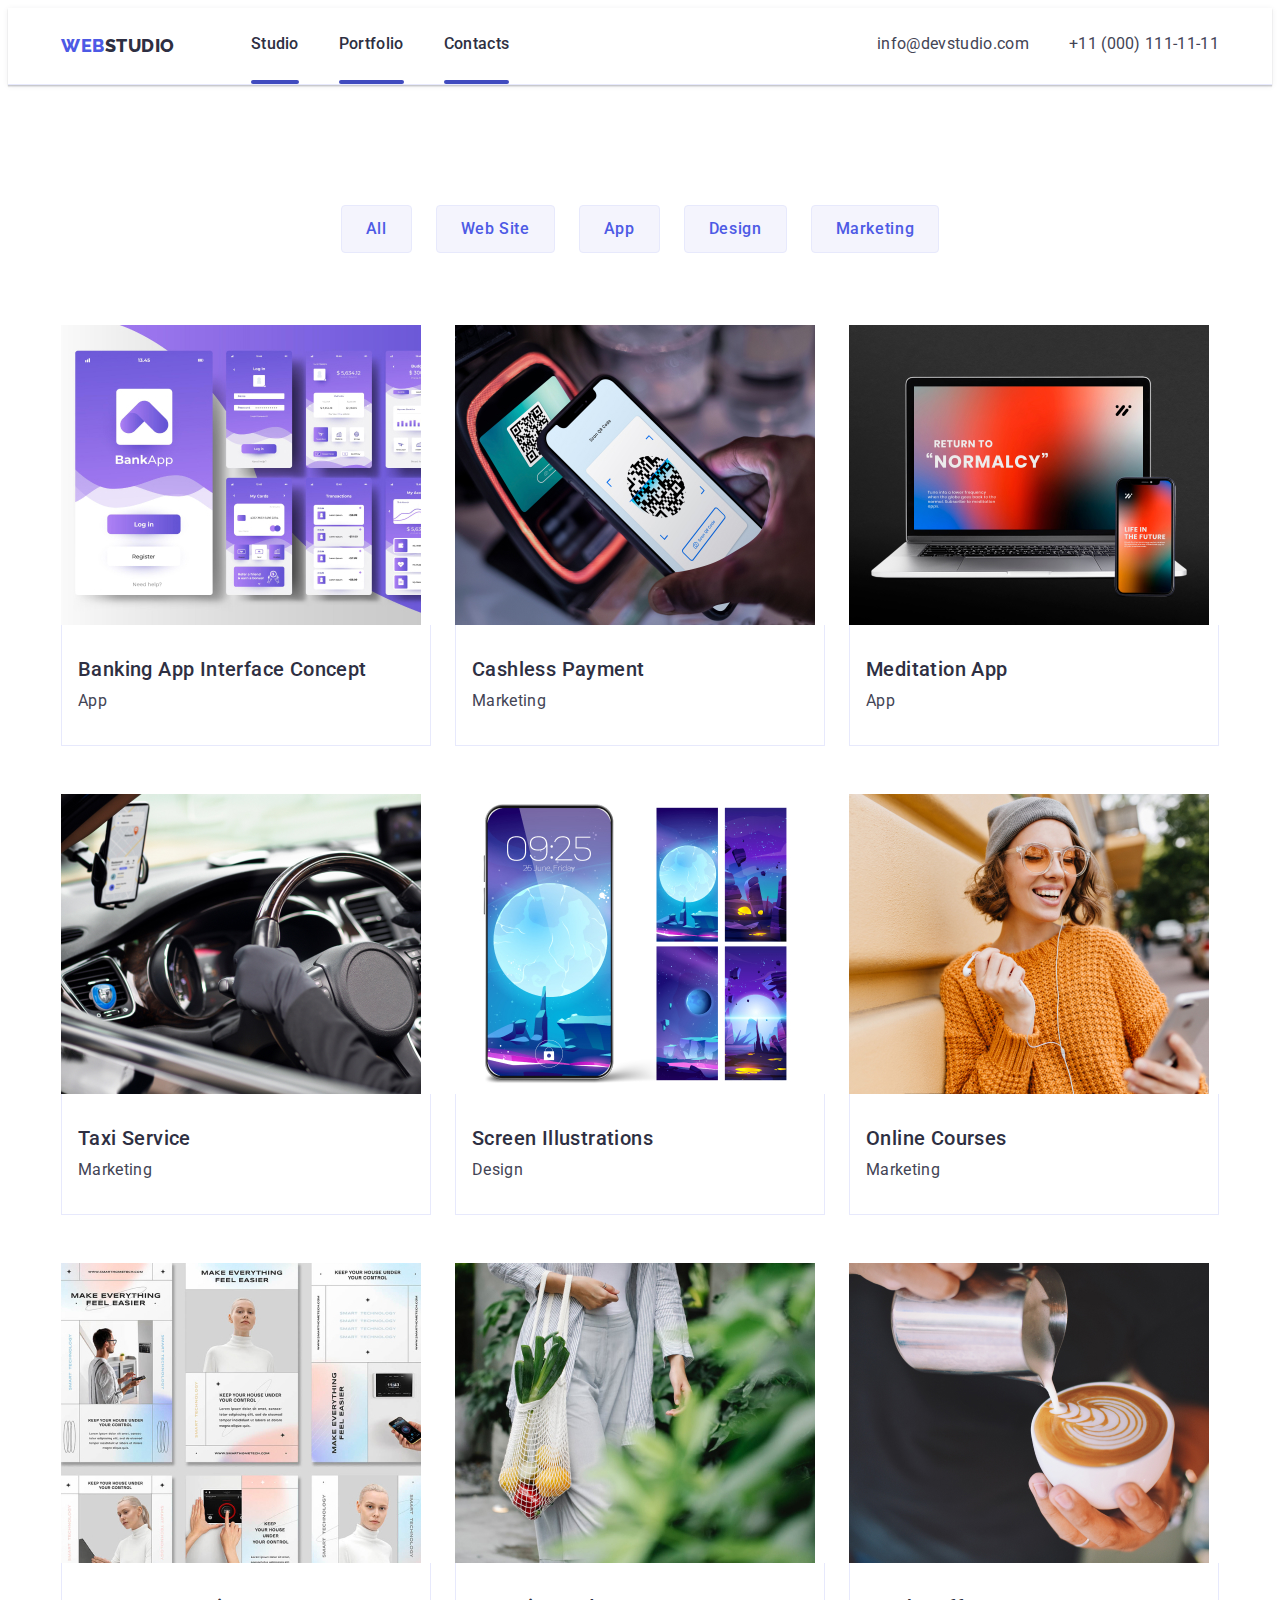
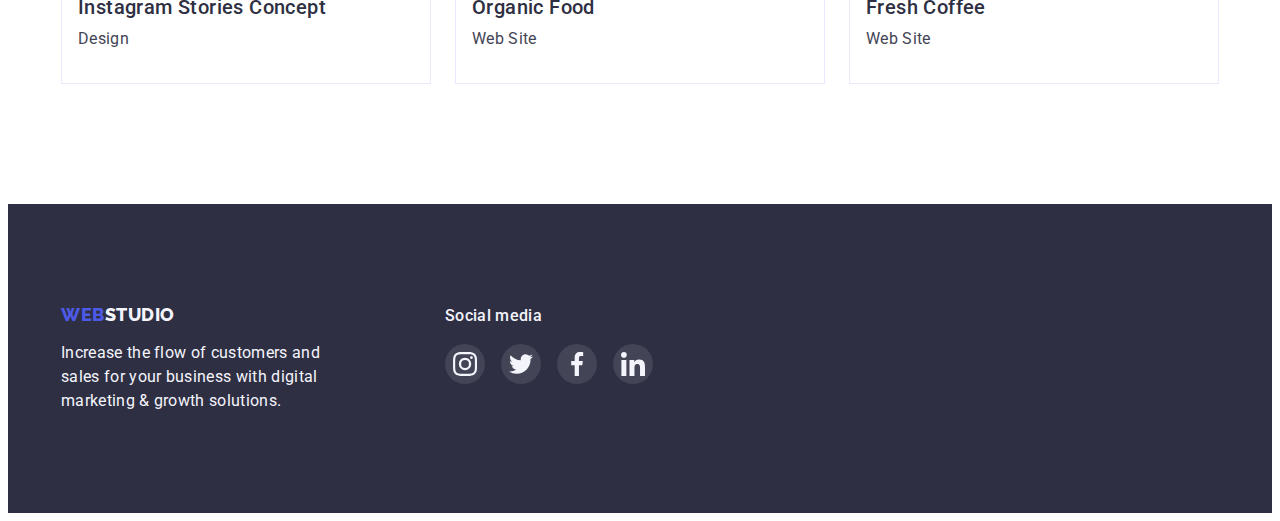
==== portfolio.html @ d4dcf467 "update-1" ====
<!DOCTYPE html>

<html lang="en">
  <head>
    <meta charset="UTF-8" />
    <meta http-equiv="X-UA-Compatible" content="IE=edge" />
    <meta name="viewport" content="width=device-width, initial-scale=1.0" />
    <title>Webstudio</title>
    <link
      rel="stylesheet"
      href="https://cdnjs.cloudflare.com/ajax/libs/modern-normalize/1.1.0/modern-normalize.min.css"
      integrity="sha512-wpPYUAdjBVSE4KJnH1VR1HeZfpl1ub8YT/NKx4PuQ5NmX2tKuGu6U/JRp5y+Y8XG2tV+wKQpNHVUX03MfMFn9Q=="
      crossorigin="anonymous"
      referrerpolicy="no-referrer"
    />
    <link rel="preconnect" href="https://fonts.googleapis.com" />
    <link rel="preconnect" href="https://fonts.gstatic.com" crossorigin />
    <link
      href="https://fonts.googleapis.com/css2?family=Raleway:wght@800&family=Roboto:wght@400;500;700&display=swap"
      rel="stylesheet"
    />
    <link rel="stylesheet" href="./css/styles.css" />
  </head>
  <body>
    <header class="header header-border">
      <div class="container header-container">
        <nav class="header-navigation">
          <a class="header-logo link" href="./index.html">
            Web <span class="logo-item">Studio</span></a
          >
          <ul class="header-list list">
            <li class="header-item">
              <a class="header-link link" href="./index.html">Studio</a>
            </li>
            <li class="header-item">
              <a class="header-link link" href="./portfolio.html">Portfolio</a>
            </li>
            <li class="header-item">
              <a class="header-link link" href="">Contacts</a>
            </li>
          </ul>
        </nav>
        <address class="header-address">
          <ul class="header-address-list list">
            <li>
              <a class="header-mail link" href="mailto:info@devstudio.com"
                >info@devstudio.com</a
              >
            </li>
            <li>
              <a class="header-mail link" href="tel:+110001111111"
                >+11 (000) 111-11-11</a
              >
            </li>
          </ul>
        </address>
      </div>
    </header>
    <main>
      <section class="work section">
        <div class="container">
          <h1 hidden>filter</h1>
          <ul class="buttons-list list">
            <li><button class="buttons-item" type="button">All</button></li>
            <li>
              <button class="buttons-item" type="button">Web Site</button>
            </li>
            <li><button class="buttons-item" type="button">App</button></li>
            <li><button class="buttons-item" type="button">Design</button></li>
            <li>
              <button class="buttons-item" type="button">Marketing</button>
            </li>
          </ul>
        </div>
        <div class="container">
          <ul class="project-list list">
            <li class="project-item link">
              <a href="" class="project-link link">
                <img src="./images/img10.jpg" alt="Banking App" width="360" />
                <div class="project-description">
                  <h2 class="project-title">Banking App Interface Concept</h2>
                  <p class="project-text">App</p>
                </div></a
              >
            </li>
            <li class="project-item link">
              <a href="" class="project-link link">
                <img
                  src="./images/img11.jpg"
                  alt="Cashless Payment"
                  width="360"
                />
                <div class="project-description">
                  <h2 class="project-title">Cashless Payment</h2>
                  <p class="project-text">Marketing</p>
                </div></a
              >
            </li>
            <li class="project-item link">
              <a href="" class="project-link link">
                <img
                  src="./images/img12.jpg"
                  alt="Meditation App"
                  width="360"
                />
                <div class="project-description">
                  <h2 class="project-title">Meditation App</h2>
                  <p class="project-text">App</p>
                </div></a
              >
            </li>
            <li class="project-item link">
              <a href="" class="project-link link">
                <img src="./images/img13.jpg" alt="Taxi Service" width="360" />
                <div class="project-description">
                  <h2 class="project-title">Taxi Service</h2>
                  <p class="project-text">Marketing</p>
                </div></a
              >
            </li>
            <li class="project-item link">
              <a href="" class="project-link link">
                <img
                  src="./images/img14.jpg"
                  alt="Screen Illustrations"
                  width="360"
                />
                <div class="project-description">
                  <h2 class="project-title">Screen Illustrations</h2>
                  <p class="project-text">Design</p>
                </div></a
              >
            </li>
            <li class="project-item link">
              <a href="" class="project-link link">
                <img
                  src="./images/img15.jpg"
                  alt="Online Courses"
                  width="360"
                />
                <div class="project-description">
                  <h2 class="project-title">Online Courses</h2>
                  <p class="project-text">Marketing</p>
                </div></a
              >
            </li>
            <li class="project-item link">
              <a href="" class="project-link link">
                <img
                  src="./images/img16.jpg"
                  alt="Instagram Stories Concept"
                  width="360"
                />
                <div class="project-description">
                  <h2 class="project-title">Instagram Stories Concept</h2>
                  <p class="project-text">Design</p>
                </div></a
              >
            </li>
            <li class="project-item link">
              <a href="" class="project-link link">
                <img src="./images/img17.jpg" alt="Organic Food" width="360" />
                <div class="project-description">
                  <h2 class="project-title">Organic Food</h2>
                  <p class="project-text">Web Site</p>
                </div></a
              >
            </li>
            <li class="project-item link">
              <a href="" class="project-link link">
                <img src="./images/img18.jpg" alt="Fresh Coffee" width="360" />
                <div class="project-description">
                  <h2 class="project-title">Fresh Coffee</h2>
                  <p class="project-text">Web Site</p>
                </div></a
              >
            </li>
          </ul>
        </div>
      </section>
    </main>
    <footer class="footer section section-footer">
      <div class="container container-item">
        <div class="footer-container">
          <a class="footer-logo link" href="./index.html"
            >Web <span class="footer-logo-item">Studio</span>
          </a>
          <p class="footer-text top-text">
            Increase the flow of customers and sales for your business with
            digital marketing & growth solutions.
          </p>
        </div>
        <div class="footer-soc">
          <p class="footer-title top-text">Social media</p>
          <ul class="footer-soc-list list">
            <li class="footer-soc-item">
              <a href="" class="footer-soc-link link">
                <svg class="team-soc-icon" width="24px" height="24px">
                  <use href="./images/icons.svg#icon-instagram"></use>
                </svg>
              </a>
            </li>
            <li class="team-soc-item">
              <a href="" class="footer-soc-link link">
                <svg class="team-soc-icon" width="24px" height="24px">
                  <use href="./images/icons.svg#icon-twitter"></use>
                </svg>
              </a>
            </li>
            <li class="team-soc-item">
              <a href="" class="footer-soc-link link">
                <svg class="team-soc-icon" width="24px" height="24px">
                  <use href="./images/icons.svg#icon-facebook"></use>
                </svg>
              </a>
            </li>
            <li class="team-soc-item">
              <a href="" class="footer-soc-link link">
                <svg class="team-soc-icon" width="24px" height="24px">
                  <use href="./images/icons.svg#icon-linkedin"></use>
                </svg>
              </a>
            </li>
          </ul>
        </div>
      </div>
    </footer>
  </body>
</html>
---- css/styles.css ----
:root {
    --color-iris: #4d5ae5;
    --color-slate: #434455;
    --color-navy-blue: #2e2f42;
    --color-white: #ffffff;
    --bg-gradient: linear-gradient(rgba(46, 47, 66, 0.7),
            rgba(46, 47, 66, 0.7));
}

p,
h1,
h2,
h3,
h4,
h5,
h6 {
    margin: 0px;
}

ul {
    margin: 0px;
    padding-left: 0px;
}

.section {
    padding-top: 120px;
    padding-bottom: 120px;
}

img {
    display: block;
    max-width: 100%;


}

.container {
    max-width: 1158px;
    padding-left: 15px;
    padding-right: 15px;
    margin: 0 auto;
}

body {
    font-family: "Roboto", sans-serif;
    color: var(--color-slate);
    background-color: var(--color-white);


}

.top-text {
    font-weight: 400;
    font-size: 16px;
    line-height: 1.5;
    letter-spacing: 0.02em;

}

.list {
    list-style: none;
    display: flex;
}

.link {
    text-decoration: none;
}

/* HEADER */

.header-container {
    display: flex;
}

.header {
    padding-top: 24px;
    padding-bottom: 24px;
}

.header-border {
    border-bottom: 1px solid #E7E9FC;
    box-shadow: 0px 2px 1px rgba(46, 47, 66, 0.08), 0px 1px 1px rgba(46, 47, 66, 0.16), 0px 1px 6px rgba(46, 47, 66, 0.08);
}

.header-navigation {
    display: flex;
    align-items: center;
    margin-right: auto;
}

.header-logo {
    font-family: "Raleway", sans-serif;
    font-weight: 800;
    font-size: 18px;
    line-height: 1.17;
    display: flex;
    align-items: center;
    letter-spacing: 0.03em;
    text-transform: uppercase;
    color: var(--color-iris);
    text-decoration: none;
    margin-right: 76px;

}

.logo-item {
    font-weight: 800;
    font-size: 18px;
    line-height: 1.33;
    display: flex;
    align-items: center;
    letter-spacing: 0.03em;
    text-transform: uppercase;
    color: var(--color-navy-blue);
}

.header-list {

    gap: 40px;
}

.header-item {
    text-decoration: none;

}

.header-link {
    font-weight: 500;
    font-size: 16px;
    line-height: 1.5;
    letter-spacing: 0.02em;
    color: #2e2f42;
    text-decoration: none;

}

.header-link::after {
    content: "";
    width: 100%;
    height: 4px;
    display: block;
    background-color: #404bbf;
    border-radius: 2px;
    position: relative;
    top: 24px;
}

.header-item-link:hover,
.header-item-link:focus {}

.header-link:hover,
.header-link:focus {
    color: #404bbf
}

.header-address {
    font-style: normal;
    color: var(--color-slate);
    text-decoration: none;
    display: flex;

}

.header-address-list {
    justify-content: flex-end;
    gap: 40px;
}

.header-address {
    text-decoration: none;
}

.address-item {}

.header-mail {
    font-style: normal;
    font-weight: 400;
    font-size: 16px;
    line-height: 1.5;
    letter-spacing: 0.02em;
    color: var(--color-slate);
    text-decoration: none;
}

.header-mail:is(:hover, :focus) {
    color: #404bbf;
}

/* HERO */
.hero {
    background-color: var(--color-navy-blue);
    background-image: var(--bg-gradient), url(../images/hero-bg.jpg);
    background-repeat: no-repeat;
    background-position: center;
    background-size: cover;
    padding-top: 188px;
    padding-bottom: 188px;
    max-width: 1440px;
    margin: 0 auto;

}

.hero-main {
    font-weight: 700;
    font-size: 56px;
    line-height: 1.07;
    text-align: center;
    letter-spacing: 0.02em;
    color: var(--color-white);
    margin-bottom: 48px;
    width: 496px;
    margin-left: auto;
    margin-right: auto;

}

.hero-btn {
    background-color: #4D5AE5;
    font-family: inherit;
    font-weight: 500;
    font-size: 16px;
    line-height: 1.5;
    display: flex;
    flex-direction: row;
    align-items: center;
    padding: 16px 32px;
    gap: 10px;
    letter-spacing: 0.04em;
    color: var(--color-white);
    flex: none;
    order: 0;
    flex-grow: 0;
    cursor: pointer;
    border-radius: 4px;
    margin: 0 auto;
    margin-top: 48px;
    border: none;
}

.hero-btn:hover,
.hero-btn:focus {
    background-color: #404BBF;
}

/* ABOUT */
.about {}

.about-page {
    width: 264px;
    height: 112px;
    background: #F4F4FD;
    border-radius: 4px;
    display: flex;
    justify-content: center;
    align-items: center;
    margin-bottom: 8px;
}

.about-page-icon {}

.about-list {
    display: flex;
    justify-content: center;
    gap: 24px;
}

.about-item {}

.about-title {
    font-weight: 500;
    font-size: 20px;
    line-height: 1.2;
    letter-spacing: 0.02em;
    color: var(--color-navy-blue);
    margin-bottom: 8px;

}

.about-top-text {
    color: var(--color-slate);
}

/* PICTURES */
.pictures {}

.pictures-title {
    font-weight: 700;
    font-size: 36px;
    line-height: 1.11;
    text-align: center;
    letter-spacing: 0.02em;
    text-transform: capitalize;
    color: var(--color-navy-blue);
    margin-bottom: 72px;

}

.pictures-list {
    display: flex;
    justify-content: center;
    gap: 24px;
}

.pictures-item {}

.pictures-section {
    padding-top: none;
    padding-bottom: 120px;
}


/* TEAM */
.team {
    background-color: #F4F4FD;

}

.team-title {
    font-weight: 700;
    font-size: 36px;
    line-height: 1.11;
    text-align: center;
    letter-spacing: 0.02em;
    text-transform: capitalize;
    color: var(--color-navy-blue);
    margin-bottom: 72px;

}

.team-list {
    display: flex;
    justify-content: center;
    gap: 24px;
}

.team-item {
    background-color: #FFFFFF;
    gap: 32px;
    box-shadow: 0px 1px 6px rgba(46, 47, 66, 0.08), 0px 1px 1px rgba(46, 47, 66, 0.16), 0px 2px 1px rgba(46, 47, 66, 0.08);
    border-radius: 0px 0px 4px 4px;
}

.team-top-text {
    font-weight: 500;
    font-size: 20px;
    line-height: 1.2;
    text-align: center;
    letter-spacing: 0.02em;
    color: var(--color-navy-blue);
}

.team-text {
    color: var(--color-slate);
    margin-bottom: 8px;
}

.team-description {
    gap: 8px;
    display: flex;
    flex-direction: column;
    justify-content: center;
    align-items: center;
    padding: 32px 16px;
    margin: 0 auto;

}

.team-soc-list {
    display: flex;
    justify-content: center;
    gap: 24px;
}

.team-soc-item {
    width: 40px;
    height: 40px;

}

.team-soc-link {
    width: 100%;
    height: 100%;
    border-radius: 50%;
    background-color: #4D5AE5;
    display: flex;
    align-items: center;
    justify-content: center;

}

.team-soc-link:hover,
.team-soc-link:focus {
    background-color: #404BBF;
}

.team-soc-icon {
    fill: #F4F4FD;
}

/* CUSTOMERS */

.title-customers {
    font-weight: 700;
    font-size: 36px;
    line-height: 1.11;
    text-align: center;
    letter-spacing: 0.02em;
    text-transform: capitalize;
    color: var(--color-navy-blue);
    margin-bottom: 72px;

}

.list-icon-customers {
    display: flex;
    justify-content: center;
    gap: 24px;
}

.item-icon-customers {
    width: 168px;
    height: 88px;
    border: 1px solid #8E8F99;
    border-radius: 4px;
}

.item-icon-customers:hover,
.item-icon-customers:focus {
    border-color: #404BBF;
}

.link-icon-customers {
    width: 100%;
    height: 100%;
    color: #8E8F99;
    display: flex;
    justify-content: center;
    align-items: center;

}

.link-icon-customers:hover,
.link-icon-customers:focus {
    color: #404BBF;
}

.svg-image-customers {
    fill: currentColor;
}

/* FOOTER */
.footer {
    background-color: var(--color-navy-blue);
    padding-top: 100px;
    padding-bottom: 100px;
}

.container-item {
    display: flex;
}

.footer-logo {
    font-family: "Raleway", sans-serif;
    font-weight: 800;
    font-size: 18px;
    line-height: 1.17;
    display: flex;
    align-items: center;
    letter-spacing: 0.03em;
    text-transform: uppercase;
    color: var(--color-iris);
    text-decoration: none;
    margin-bottom: 16px;
}

.footer-logo-item {
    color: #f4f4fd
}

.footer-text {
    color: #F4F4FD;
    width: 264px;
    height: 72px;
}

.footer-container {
    margin-right: 120px;
}

.section-footer {
    padding-top: 100px;
    padding-bottom: 100px;

}

.footer-title {
    color: #F4F4FD;
    width: 264px;
    margin-bottom: 16px;
    font-weight: 500;
}

.footer-soc {}

.footer-soc-list {
    display: flex;
    padding: 0px;
    gap: 16px;

}

.footer-soc-item {
    width: 40px;
    height: 40px;
}

.footer-soc-link {
    width: 100%;
    height: 100%;
    border-radius: 50%;
    background-color: var(--color-slate);
    display: flex;
    align-items: center;
    justify-content: center;

}

.footer-soc-link:hover,
.footer-soc-link:focus {
    background-color: #31D0AA;
}


/* Portfolio */
.button {}

.buttons-list {
    list-style: none;
    display: flex;
    justify-content: center;
    gap: 24px;
    margin-bottom: 72px;

}

.buttons-item {
    font-family: "Roboto", sans-serif;
    font-weight: 500;
    font-size: 16px;
    line-height: 1.5;
    display: flex;
    align-items: center;
    text-align: center;
    letter-spacing: 0.04em;
    color: var(--color-iris);
    cursor: pointer;
    background-color: #F4F4FD;
    height: 48px;
    min-width: 70px;
    padding: 12px 24px;
    border: 1px solid #E7E9FC;
    border-radius: 4px;

}

.buttons-item:hover,
.buttons-item:focus {
    color: var(--color-white);
    background-color: #404bbf;
}

.buttons-item:hover,
.buttons-item:focus {
    box-shadow: 0px 3px 1px rgba(0, 0, 0, 0.1),
        0px 2px 1px rgba(0, 0, 0, 0.08),
        0px 2px 2px rgba(0, 0, 0, 0.12);
    border-radius: 4px;
    border: transparent;
}


/* Project */
.project {}

.project-list {
    display: flex;
    flex-wrap: wrap;
    gap: 48px 24px;

}

.project-item {
    flex-basis: calc((100% - 48px) / 3);
}

.project-link:hover,
.project-link:focus {
    box-shadow: 0px 1px 6px rgba(46, 47, 66, 0.08), 0px 1px 1px rgba(46, 47, 66, 0.16), 0px 2px 1px rgba(46, 47, 66, 0.08);
}

.project-link {
    display: block;
    max-width: 100%;
    height: auto;
}

.project-title {
    font-weight: 500;
    font-size: 20px;
    line-height: 1.2;
    letter-spacing: 0.02em;
    color: var(--color-navy-blue);
    margin-bottom: 8px;
}

.project-text {
    font-weight: 400;
    font-size: 16px;
    line-height: 1.5;
    letter-spacing: 0.02em;
    color: var(--color-slate);
}

.project-description {
    padding: 32px 16px;
    border: 1px solid #E7E9FC;
    border-top: none;
    cursor: pointer;

}
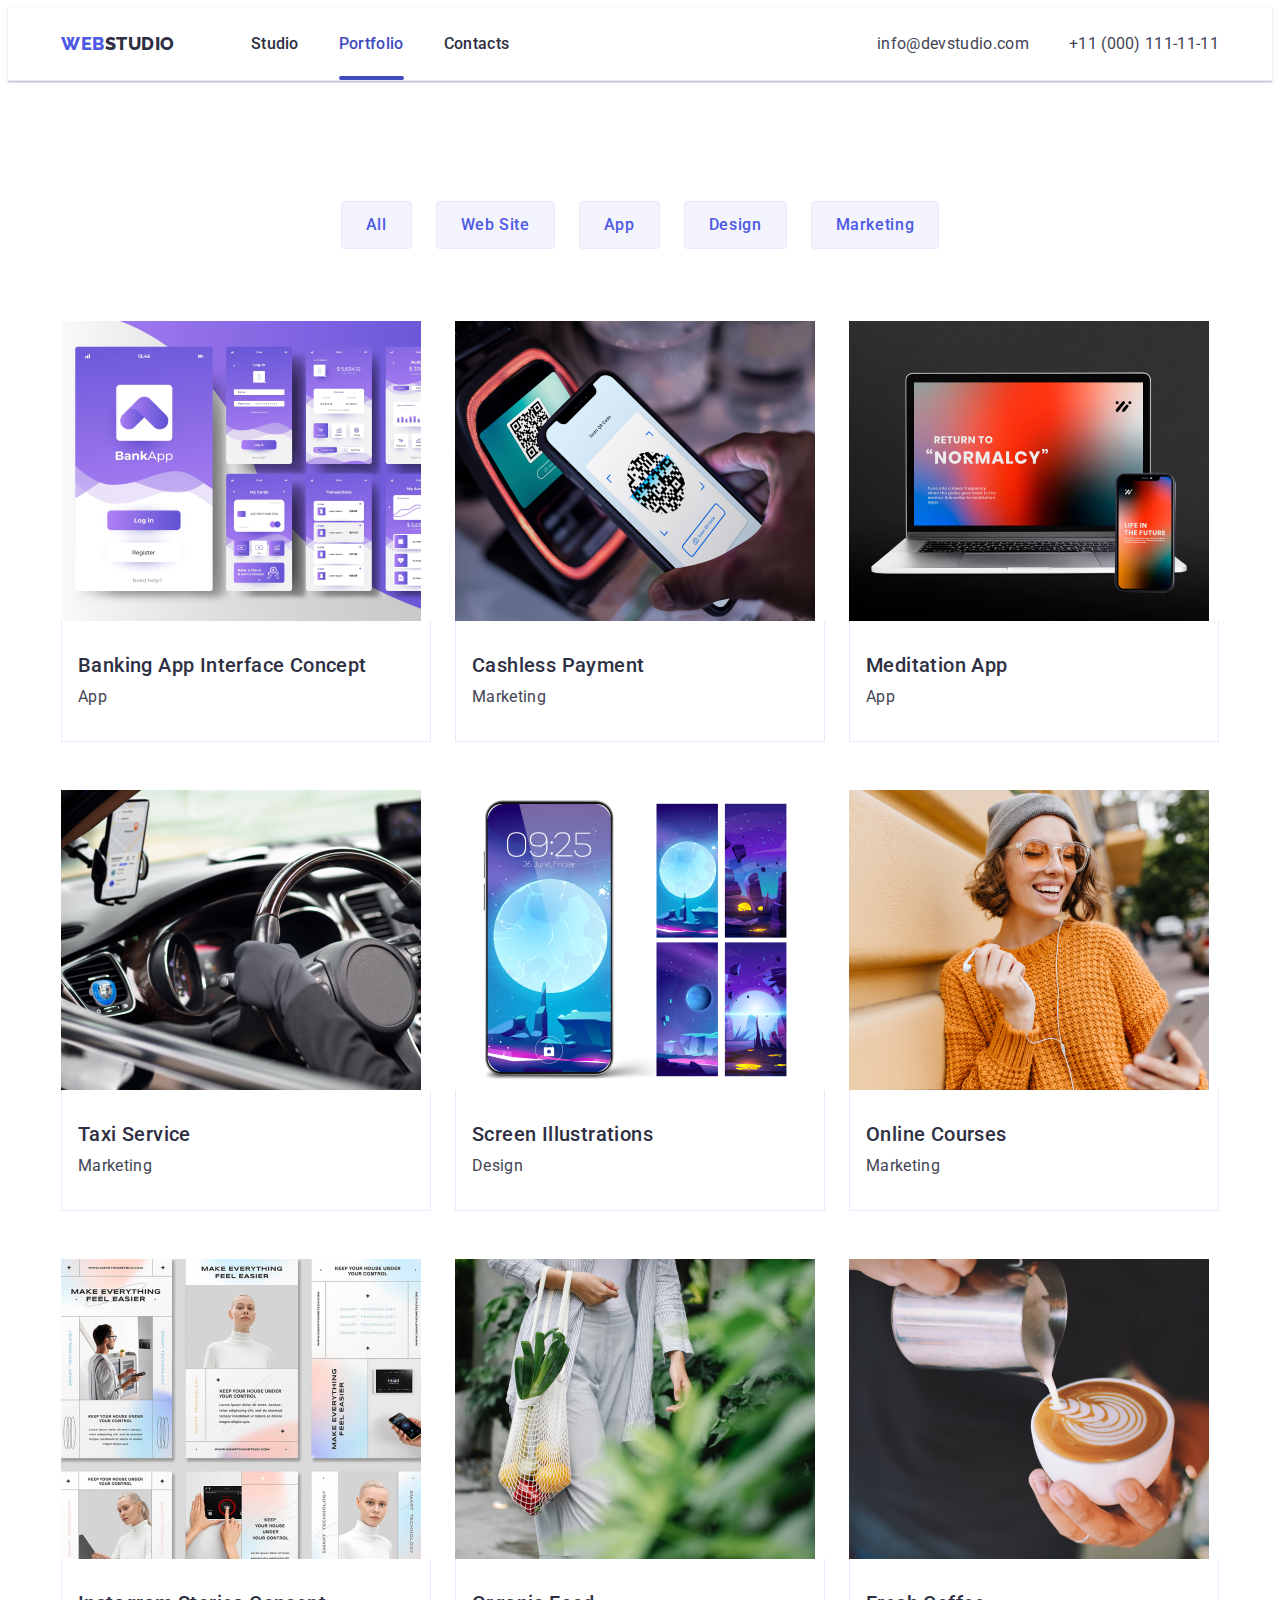
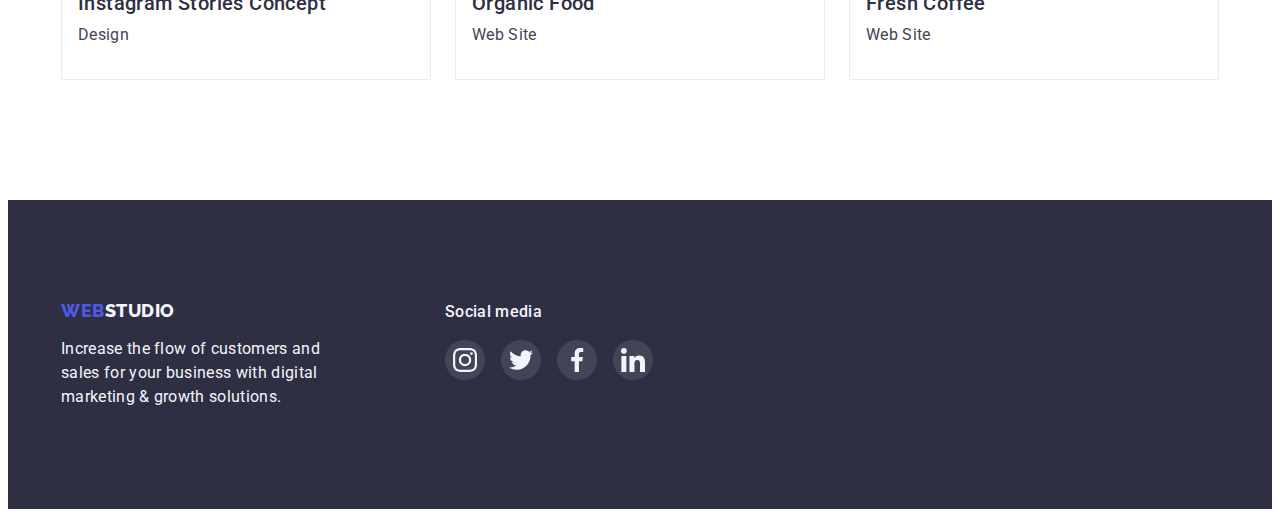
==== commit 07e04663: "update" ====
--- a/portfolio.html
+++ b/portfolio.html
@@ -33,7 +33,9 @@
               <a class="header-link link" href="./index.html">Studio</a>
             </li>
             <li class="header-item">
-              <a class="header-link link" href="./portfolio.html">Portfolio</a>
+              <a class="header-link link current" href="./portfolio.html"
+                >Portfolio</a
+              >
             </li>
             <li class="header-item">
               <a class="header-link link" href="">Contacts</a>
@@ -76,7 +78,14 @@
           <ul class="project-list list">
             <li class="project-item link">
               <a href="" class="project-link link">
-                <img src="./images/img10.jpg" alt="Banking App" width="360" />
+                <div class="project-top-wrap">
+                  <img src="./images/img10.jpg" alt="Banking App" width="360" />
+                  <p class="project-top-text">
+                    14 Stylish and User-Friendly App Design Concepts · Task
+                    Manager App · Calorie Tracker App · Exotic Fruit Ecommerce
+                    App · Cloud Storage App
+                  </p>
+                </div>
                 <div class="project-description">
                   <h2 class="project-title">Banking App Interface Concept</h2>
                   <p class="project-text">App</p>
@@ -85,11 +94,18 @@
             </li>
             <li class="project-item link">
               <a href="" class="project-link link">
-                <img
-                  src="./images/img11.jpg"
-                  alt="Cashless Payment"
-                  width="360"
-                />
+                <div class="project-top-wrap">
+                  <img
+                    src="./images/img11.jpg"
+                    alt="Cashless Payment"
+                    width="360"
+                  />
+                  <p class="project-top-text">
+                    14 Stylish and User-Friendly App Design Concepts · Task
+                    Manager App · Calorie Tracker App · Exotic Fruit Ecommerce
+                    App · Cloud Storage App
+                  </p>
+                </div>
                 <div class="project-description">
                   <h2 class="project-title">Cashless Payment</h2>
                   <p class="project-text">Marketing</p>
@@ -98,11 +114,18 @@
             </li>
             <li class="project-item link">
               <a href="" class="project-link link">
-                <img
-                  src="./images/img12.jpg"
-                  alt="Meditation App"
-                  width="360"
-                />
+                <div class="project-top-wrap">
+                  <img
+                    src="./images/img12.jpg"
+                    alt="Meditation App"
+                    width="360"
+                  />
+                  <p class="project-top-text">
+                    14 Stylish and User-Friendly App Design Concepts · Task
+                    Manager App · Calorie Tracker App · Exotic Fruit Ecommerce
+                    App · Cloud Storage App
+                  </p>
+                </div>
                 <div class="project-description">
                   <h2 class="project-title">Meditation App</h2>
                   <p class="project-text">App</p>
@@ -111,7 +134,18 @@
             </li>
             <li class="project-item link">
               <a href="" class="project-link link">
-                <img src="./images/img13.jpg" alt="Taxi Service" width="360" />
+                <div class="project-top-wrap">
+                  <img
+                    src="./images/img13.jpg"
+                    alt="Taxi Service"
+                    width="360"
+                  />
+                  <p class="project-top-text">
+                    14 Stylish and User-Friendly App Design Concepts · Task
+                    Manager App · Calorie Tracker App · Exotic Fruit Ecommerce
+                    App · Cloud Storage App
+                  </p>
+                </div>
                 <div class="project-description">
                   <h2 class="project-title">Taxi Service</h2>
                   <p class="project-text">Marketing</p>
@@ -120,11 +154,18 @@
             </li>
             <li class="project-item link">
               <a href="" class="project-link link">
-                <img
-                  src="./images/img14.jpg"
-                  alt="Screen Illustrations"
-                  width="360"
-                />
+                <div class="project-top-wrap">
+                  <img
+                    src="./images/img14.jpg"
+                    alt="Screen Illustrations"
+                    width="360"
+                  />
+                  <p class="project-top-text">
+                    14 Stylish and User-Friendly App Design Concepts · Task
+                    Manager App · Calorie Tracker App · Exotic Fruit Ecommerce
+                    App · Cloud Storage App
+                  </p>
+                </div>
                 <div class="project-description">
                   <h2 class="project-title">Screen Illustrations</h2>
                   <p class="project-text">Design</p>
@@ -133,11 +174,18 @@
             </li>
             <li class="project-item link">
               <a href="" class="project-link link">
-                <img
-                  src="./images/img15.jpg"
-                  alt="Online Courses"
-                  width="360"
-                />
+                <div class="project-top-wrap">
+                  <img
+                    src="./images/img15.jpg"
+                    alt="Online Courses"
+                    width="360"
+                  />
+                  <p class="project-top-text">
+                    14 Stylish and User-Friendly App Design Concepts · Task
+                    Manager App · Calorie Tracker App · Exotic Fruit Ecommerce
+                    App · Cloud Storage App
+                  </p>
+                </div>
                 <div class="project-description">
                   <h2 class="project-title">Online Courses</h2>
                   <p class="project-text">Marketing</p>
@@ -146,11 +194,18 @@
             </li>
             <li class="project-item link">
               <a href="" class="project-link link">
-                <img
-                  src="./images/img16.jpg"
-                  alt="Instagram Stories Concept"
-                  width="360"
-                />
+                <div class="project-top-wrap">
+                  <img
+                    src="./images/img16.jpg"
+                    alt="Instagram Stories Concept"
+                    width="360"
+                  />
+                  <p class="project-top-text">
+                    14 Stylish and User-Friendly App Design Concepts · Task
+                    Manager App · Calorie Tracker App · Exotic Fruit Ecommerce
+                    App · Cloud Storage App
+                  </p>
+                </div>
                 <div class="project-description">
                   <h2 class="project-title">Instagram Stories Concept</h2>
                   <p class="project-text">Design</p>
@@ -159,7 +214,18 @@
             </li>
             <li class="project-item link">
               <a href="" class="project-link link">
-                <img src="./images/img17.jpg" alt="Organic Food" width="360" />
+                <div class="project-top-wrap">
+                  <img
+                    src="./images/img17.jpg"
+                    alt="Organic Food"
+                    width="360"
+                  />
+                  <p class="project-top-text">
+                    14 Stylish and User-Friendly App Design Concepts · Task
+                    Manager App · Calorie Tracker App · Exotic Fruit Ecommerce
+                    App · Cloud Storage App
+                  </p>
+                </div>
                 <div class="project-description">
                   <h2 class="project-title">Organic Food</h2>
                   <p class="project-text">Web Site</p>
@@ -168,7 +234,18 @@
             </li>
             <li class="project-item link">
               <a href="" class="project-link link">
-                <img src="./images/img18.jpg" alt="Fresh Coffee" width="360" />
+                <div class="project-top-wrap">
+                  <img
+                    src="./images/img18.jpg"
+                    alt="Fresh Coffee"
+                    width="360"
+                  />
+                  <p class="project-top-text">
+                    14 Stylish and User-Friendly App Design Concepts · Task
+                    Manager App · Calorie Tracker App · Exotic Fruit Ecommerce
+                    App · Cloud Storage App
+                  </p>
+                </div>
                 <div class="project-description">
                   <h2 class="project-title">Fresh Coffee</h2>
                   <p class="project-text">Web Site</p>
--- a/css/styles.css
+++ b/css/styles.css
@@ -5,6 +5,7 @@
     --color-white: #ffffff;
     --bg-gradient: linear-gradient(rgba(46, 47, 66, 0.7),
             rgba(46, 47, 66, 0.7));
+    --transition-dur-and-func: duration 250ms, timing-function cubic-bezier(0.4, 0, 0.2, 1);
 }
 
 p,
@@ -30,8 +31,6 @@
 img {
     display: block;
     max-width: 100%;
-
-
 }
 
 .container {
@@ -45,8 +44,6 @@
     font-family: "Roboto", sans-serif;
     color: var(--color-slate);
     background-color: var(--color-white);
-
-
 }
 
 .top-text {
@@ -54,7 +51,6 @@
     font-size: 16px;
     line-height: 1.5;
     letter-spacing: 0.02em;
-
 }
 
 .list {
@@ -64,6 +60,10 @@
 
 .link {
     text-decoration: none;
+}
+
+.no-scroll {
+    overflow: hidden;
 }
 
 /* HEADER */
@@ -115,13 +115,7 @@
 }
 
 .header-list {
-
     gap: 40px;
-}
-
-.header-item {
-    text-decoration: none;
-
 }
 
 .header-link {
@@ -130,27 +124,32 @@
     line-height: 1.5;
     letter-spacing: 0.02em;
     color: #2e2f42;
-    text-decoration: none;
-
-}
-
-.header-link::after {
+    transition-property: color;
+    transition-duration: 250ms;
+    transition-timing-function: cubic-bezier(0.4, 0, 0.2, 1);
+}
+
+.current {
+    position: relative;
+    color: #404bbf;
+}
+
+.current::after {
     content: "";
     width: 100%;
     height: 4px;
-    display: block;
     background-color: #404bbf;
+
     border-radius: 2px;
-    position: relative;
-    top: 24px;
-}
-
-.header-item-link:hover,
-.header-item-link:focus {}
+    position: absolute;
+    left: 0;
+    margin-top: 44px;
+}
+
 
 .header-link:hover,
 .header-link:focus {
-    color: #404bbf
+    color: #404bbf;
 }
 
 .header-address {
@@ -235,6 +234,9 @@
     margin: 0 auto;
     margin-top: 48px;
     border: none;
+    transition-property: background-color;
+    transition-duration: 250ms;
+    transition-timing-function: cubic-bezier(0.4, 0, 0.2, 1);
 }
 
 .hero-btn:hover,
@@ -374,7 +376,6 @@
 .team-soc-item {
     width: 40px;
     height: 40px;
-
 }
 
 .team-soc-link {
@@ -385,6 +386,9 @@
     display: flex;
     align-items: center;
     justify-content: center;
+    transition-property: background-color;
+    transition-duration: 250ms;
+    transition-timing-function: cubic-bezier(0.4, 0, 0.2, 1);
 
 }
 
@@ -436,6 +440,9 @@
     display: flex;
     justify-content: center;
     align-items: center;
+    transition-property: color;
+    transition-duration: 250ms;
+    transition-timing-function: cubic-bezier(0.4, 0, 0.2, 1);
 
 }
 
@@ -522,6 +529,9 @@
     display: flex;
     align-items: center;
     justify-content: center;
+    transition-property: background-color;
+    transition-duration: 250ms;
+    transition-timing-function: cubic-bezier(0.4, 0, 0.2, 1);
 
 }
 
@@ -560,13 +570,17 @@
     padding: 12px 24px;
     border: 1px solid #E7E9FC;
     border-radius: 4px;
-
-}
+    transition-property: background-color;
+    transition-duration: 250ms;
+    transition-timing-function: cubic-bezier(0.4, 0, 0.2, 1);
+}
+
 
 .buttons-item:hover,
 .buttons-item:focus {
     color: var(--color-white);
     background-color: #404bbf;
+
 }
 
 .buttons-item:hover,
@@ -580,7 +594,9 @@
 
 
 /* Project */
-.project {}
+.project-link {
+    display: block;
+}
 
 .project-list {
     display: flex;
@@ -591,6 +607,7 @@
 
 .project-item {
     flex-basis: calc((100% - 48px) / 3);
+
 }
 
 .project-link:hover,
@@ -598,10 +615,35 @@
     box-shadow: 0px 1px 6px rgba(46, 47, 66, 0.08), 0px 1px 1px rgba(46, 47, 66, 0.16), 0px 2px 1px rgba(46, 47, 66, 0.08);
 }
 
-.project-link {
+.project-link:hover .project-top-text,
+.project-link:focus .project-top-text {
+    transform: translateY(0);
+}
+
+.project-link:hover,
+.project-link:focus .project-link {
     display: block;
     max-width: 100%;
     height: auto;
+}
+
+.project-top-wrap {
+    position: relative;
+    overflow: hidden;
+}
+
+
+.project-top-text {
+    position: absolute;
+    top: 0;
+    line-height: 1.5;
+    letter-spacing: 0.02em;
+    color: #F4F4FD;
+    background-color: var(--color-iris);
+    padding: 40px 32px 0 32px;
+    transform: translateY(100%);
+    height: 100%;
+    transition: transform 250ms cubic-bezier(0.4, 0, 0.2, 1);
 }
 
 .project-title {
@@ -626,5 +668,59 @@
     border: 1px solid #E7E9FC;
     border-top: none;
     cursor: pointer;
-
+}
+
+/* MODAL */
+.backdrop {
+    position: fixed;
+    top: 0;
+    width: 100%;
+    height: 100%;
+    background-color: rgba(46, 47, 66, 0.4);
+    transition: opacity var(--transition-dur-and-func), visibility var(--transition-dur-and-func);
+}
+
+.modal {
+    width: 408px;
+    min-height: 576px;
+    background-color: #FCFCFC;
+    border-radius: 4px;
+    position: absolute;
+    top: 50%;
+    left: 50%;
+    transform: translate(-50%, -50%) scale(1);
+    transition: transform var(--transition-dur-and-func);
+    box-shadow: 0px 1px 1px rgba(0, 0, 0, 0.14), 0px 1px 3px rgba(0, 0, 0, 0.12), 0px 2px 1px rgba(0, 0, 0, 0.2);
+    padding: 24px;
+}
+
+.backdrop .is-hidden .modal {
+    transform: translate(-50%, -50%) scale(0);
+}
+
+.modal-close-btn {
+    position: absolute;
+    border: 1px solid #E7E9FC;
+    background-color: #FFFFFF;
+    border-radius: 50%;
+    display: block;
+    margin-left: auto;
+    padding: 0px;
+    width: 24px;
+    height: 24px;
+    top: 24px;
+    right: 24px;
+    display: flex;
+    color: #2E2F42;
+    align-items: center;
+    justify-content: center;
+    cursor: pointer;
+}
+
+.modal-close-item {}
+
+.backdrop.is-hidden {
+    opacity: 0;
+    visibility: hidden;
+    pointer-events: none;
 }